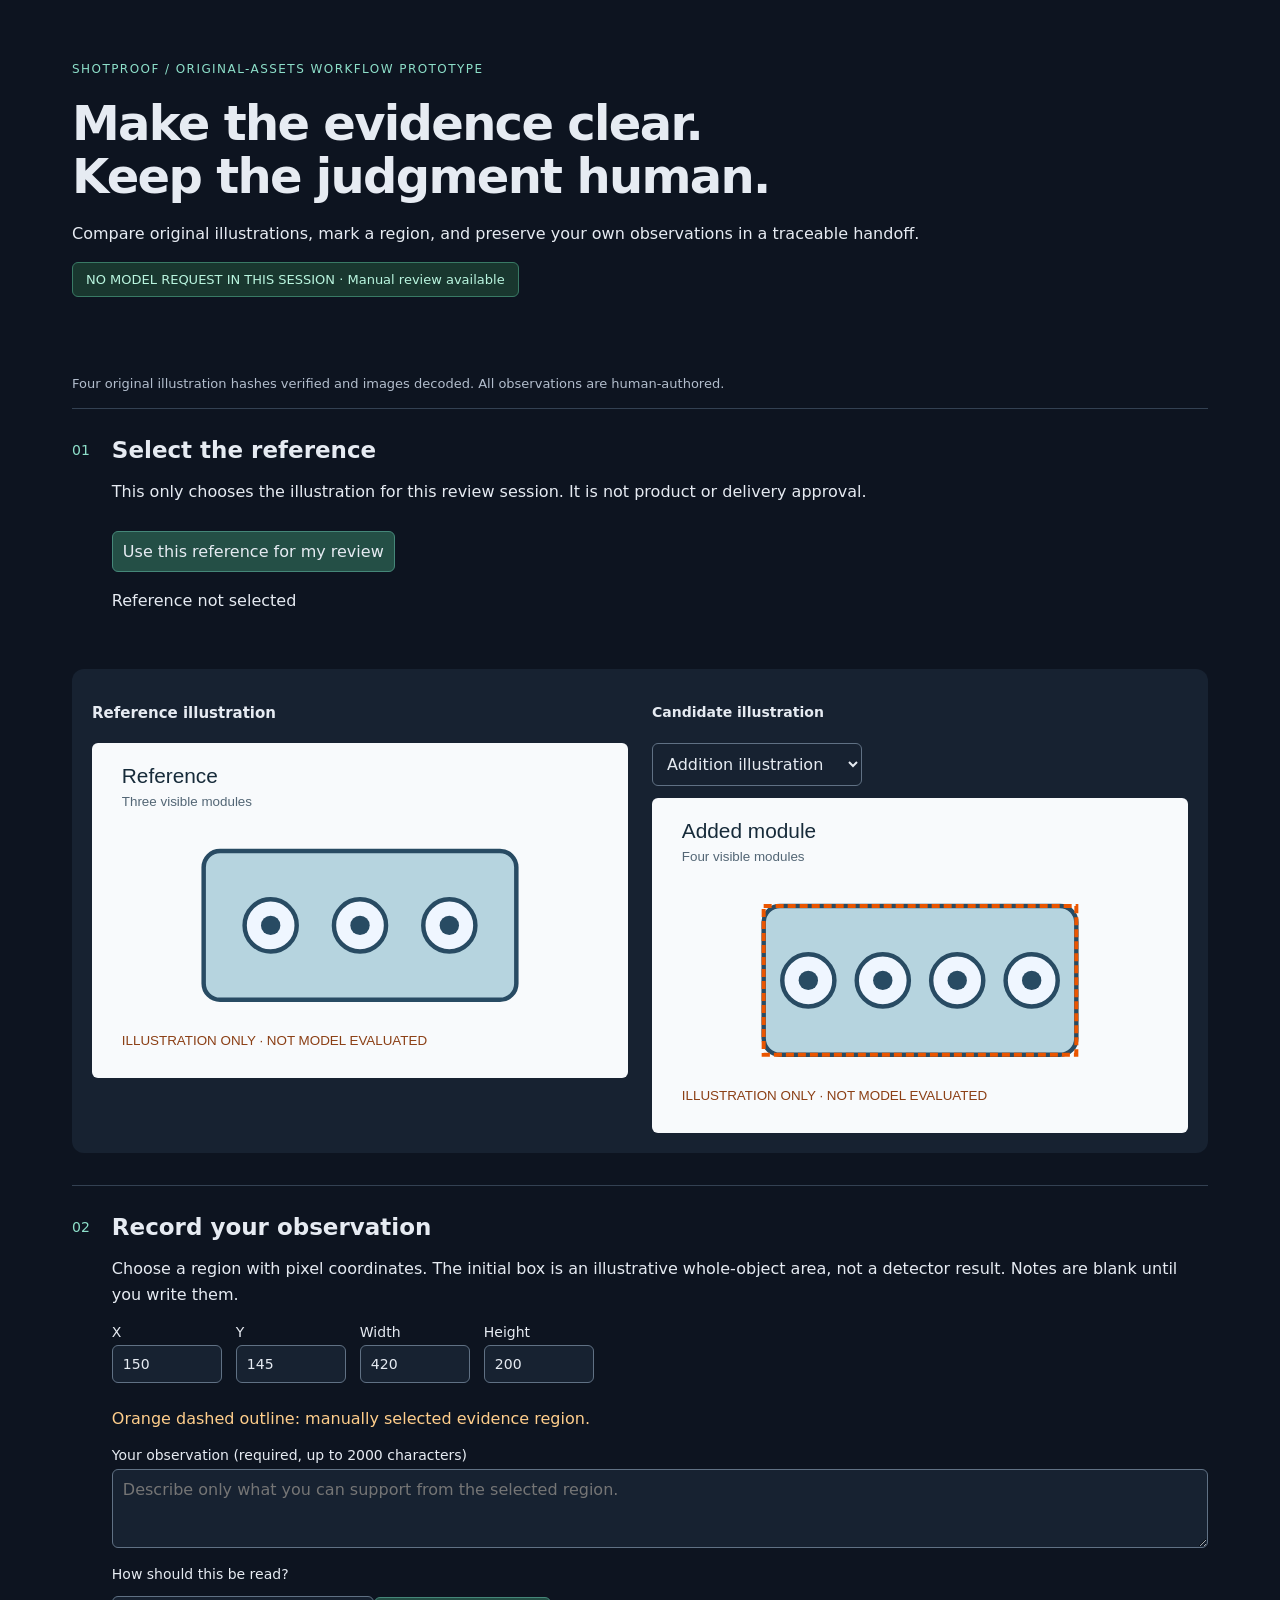
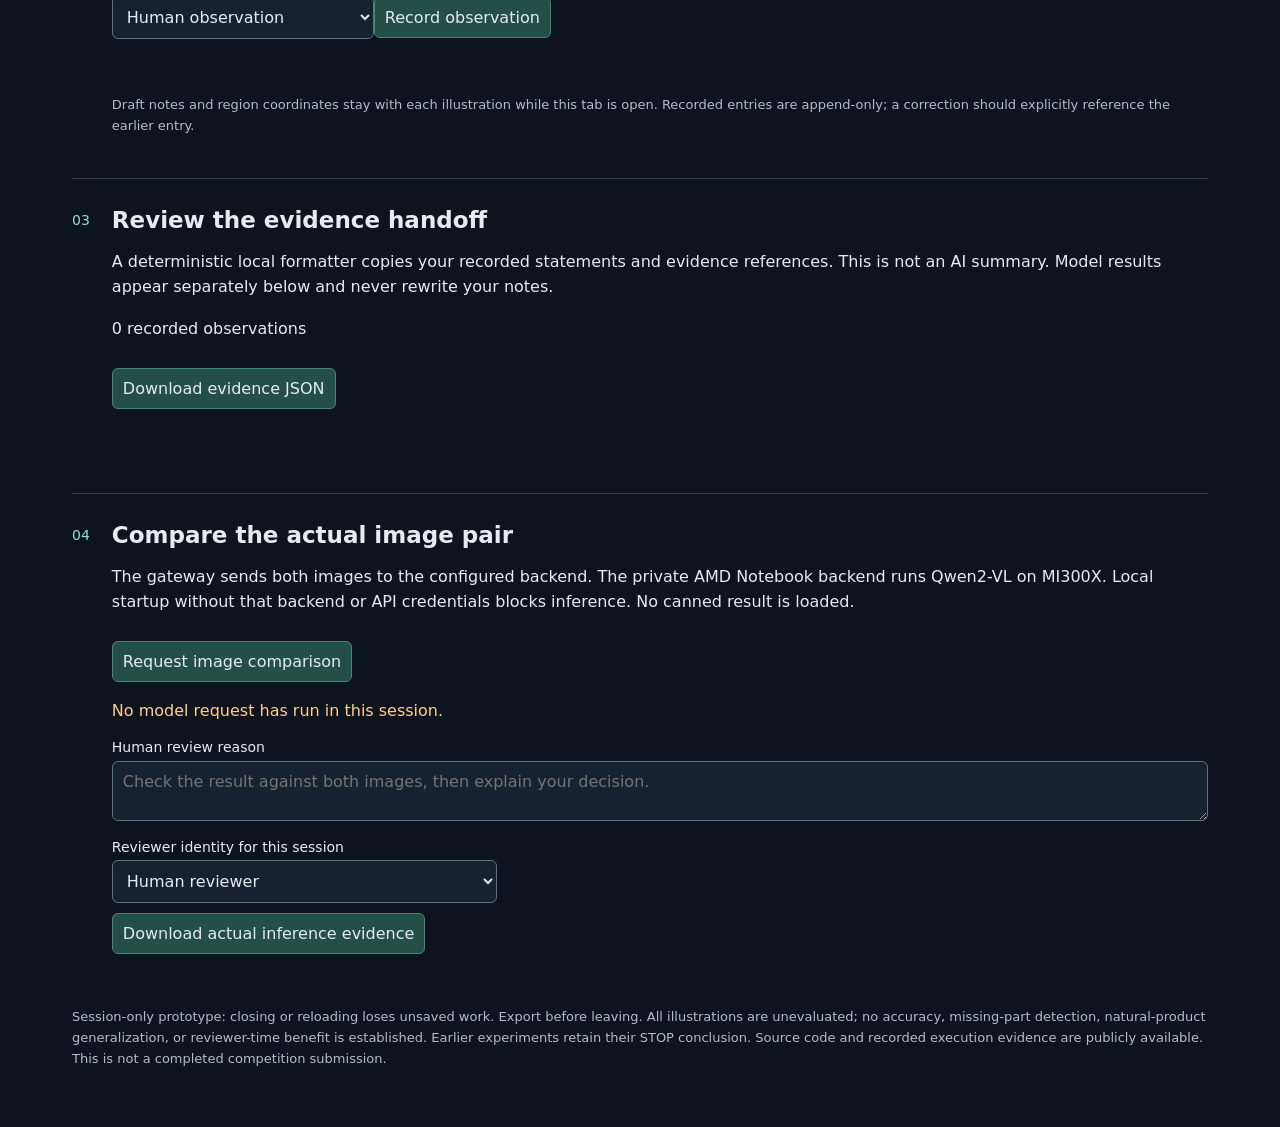
==== index.html @ 9a4b00d3 "Publish actual AMD paired-image demo and recorded evidence viewer" ====
<!doctype html><html lang="en"><head><meta charset="utf-8"><meta name="viewport" content="width=device-width,initial-scale=1"><title>ShotProof · Human evidence review</title><link rel="stylesheet" href="style.css"></head><body>
<header><p class="kicker">SHOTPROOF / ORIGINAL-ASSETS WORKFLOW PROTOTYPE</p><h1>Make the evidence clear.<br>Keep the judgment human.</h1><p>Compare original illustrations, mark a region, and preserve your own observations in a traceable handoff.</p><div class="badge">NO MODEL REQUEST IN THIS SESSION · Manual review available</div></header>
<main><p id="startup" role="status">Checking illustration integrity. Controls remain disabled until verification passes.</p><fieldset id="controls" disabled>
<section class="step"><span class="number">01</span><div><h2>Select the reference</h2><p>This only chooses the illustration for this review session. It is not product or delivery approval.</p><button id="approve">Use this reference for my review</button><p id="approval" role="status">Reference not selected</p></div></section>
<section class="comparison"><div><h3>Reference illustration</h3><img id="reference" alt="Original reference illustration; not model evaluated"></div><div><h3><label for="case">Candidate illustration</label></h3><select id="case"><option value="addition">Addition illustration</option><option value="occlusion">Occlusion illustration</option><option value="lighting">Lighting illustration</option></select><div class="image-wrap"><img id="candidate" alt="Selected original candidate illustration; not model evaluated"><svg id="overlay" viewBox="0 0 720 450" aria-label="Operator-selected region"><rect id="region" x="150" y="145" width="420" height="200"/></svg></div></div></section>
<section class="step"><span class="number">02</span><div class="full"><h2>Record your observation</h2><p>Choose a region with pixel coordinates. The initial box is an illustrative whole-object area, not a detector result. Notes are blank until you write them.</p><div class="coordinates"><label>X<input id="x" type="number" min="0" max="719" value="150"></label><label>Y<input id="y" type="number" min="0" max="449" value="145"></label><label>Width<input id="w" type="number" min="1" max="720" value="420"></label><label>Height<input id="h" type="number" min="1" max="450" value="200"></label></div><p id="region-status" role="status"></p><label for="note">Your observation (required, up to 2000 characters)</label><textarea id="note" rows="3" maxlength="2000" placeholder="Describe only what you can support from the selected region."></textarea><label for="status">How should this be read?</label><select id="status"><option value="observed">Human observation</option><option value="uncertain">Uncertain / needs follow-up</option></select><button id="record">Record observation</button><p id="feedback" role="status" aria-live="polite"></p><p class="muted">Draft notes and region coordinates stay with each illustration while this tab is open. Recorded entries are append-only; a correction should explicitly reference the earlier entry.</p></div></section>
<section class="step"><span class="number">03</span><div class="full"><h2>Review the evidence handoff</h2><p>A deterministic local formatter copies your recorded statements and evidence references. This is not an AI summary. Model results appear separately below and never rewrite your notes.</p><p id="count">0 recorded observations</p><div id="summary" aria-live="polite"></div><button id="export">Download evidence JSON</button><p id="export-status" role="status"></p></div></section>
</fieldset>
<section class="step"><span class="number">04</span><div class="full"><h2>Compare the actual image pair</h2><p>The gateway sends both images to the configured backend. The private AMD Notebook backend runs Qwen2-VL on MI300X. Local startup without that backend or API credentials blocks inference. No canned result is loaded.</p><button id="ai-compare">Request image comparison</button><p id="ai-status" role="status" aria-live="polite">No model request has run in this session.</p><label for="ai-review-note">Human review reason</label><textarea id="ai-review-note" maxlength="2000" placeholder="Check the result against both images, then explain your decision."></textarea><label for="review-author">Reviewer identity for this session</label><select id="review-author"><option value="human">Human reviewer</option><option value="agent_demo">Agent demonstration (no human approval)</option></select><div id="ai-results"></div><button id="ai-export">Download actual inference evidence</button></div></section><footer>Session-only prototype: closing or reloading loses unsaved work. Export before leaving. All illustrations are unevaluated; no accuracy, missing-part detection, natural-product generalization, or reviewer-time benefit is established. Earlier experiments retain their STOP conclusion. Source code and recorded execution evidence are publicly available. This is not a completed competition submission.</footer></main><script src="assets-data.js"></script><script src="core.js"></script><script src="app.js"></script><script src="inference.js"></script></body></html>
---- style.css ----
:root{font-family:Inter,system-ui,sans-serif;color:#e6ebf2;background:#0d1420}*{box-sizing:border-box}body{margin:0}header,main{max-width:1200px;margin:auto;padding:32px}header{padding-top:48px}h1{font-size:clamp(30px,4vw,48px);line-height:1.1;letter-spacing:-.035em;margin:18px 0}h2{font-size:23px;margin:0 0 10px}h3{font-size:15px}p,footer{line-height:1.6}.kicker{font-size:12px;letter-spacing:.12em;color:#8ddfc9}.badge{display:inline-block;background:#19372f;border:1px solid #397a65;border-radius:6px;padding:9px 13px;font-size:13px;color:#b9f5df}fieldset{border:0;padding:0;margin:0;min-width:0}fieldset:disabled{opacity:.5}.step{display:flex;gap:22px;padding:28px 0;border-top:1px solid #334152}.number{color:#8ddfc9;font-size:14px;padding-top:5px}.full{flex:1;min-width:0}.comparison{display:grid;grid-template-columns:1fr 1fr;gap:24px;padding:20px;background:#172231;border-radius:12px;margin:12px 0 32px}.comparison img{display:block;width:100%;border-radius:6px}.comparison select{margin-bottom:12px}.comparison h3{min-height:24px}.image-wrap{position:relative}.image-wrap svg{position:absolute;inset:0;width:100%;height:100%;pointer-events:none}.image-wrap rect{fill:none;stroke:#ea5500;stroke-width:4;stroke-dasharray:8 4;vector-effect:non-scaling-stroke}button,select,input,textarea{font:inherit;color:inherit;background:#172231;border:1px solid #607184;border-radius:6px;padding:10px}button{cursor:pointer;margin:10px 10px 0 0;background:#244f46;border-color:#458779}button:hover{background:#32695c}button:focus-visible,input:focus-visible,select:focus-visible,textarea:focus-visible{outline:3px solid #ffc978;outline-offset:3px}label{font-size:14px;display:block;margin-bottom:5px}.coordinates{display:flex;flex-wrap:wrap;gap:14px;margin-bottom:18px}.coordinates input{display:block;width:110px;margin-top:5px}textarea{display:block;width:100%;margin:6px 0 18px}#summary article{border-left:3px solid #8ddfc9;background:#172231;padding:12px 18px;margin-bottom:14px;overflow-wrap:anywhere}#summary p{white-space:pre-wrap}.muted,footer{color:#b2bdcc;font-size:13px}footer{margin:25px 0}#feedback,#region-status,#export-status{min-height:24px;color:#ffce8b}#startup{font-size:13px;color:#b2bdcc}@media(max-width:720px){header,main{padding:20px}.comparison{grid-template-columns:1fr;padding:12px}.step{gap:12px}.coordinates{gap:8px}.coordinates input{width:90px}button,select{max-width:100%}}

#ai-results article{border-left:3px solid #ffc978;background:#172231;padding:16px;margin:16px 0;overflow-wrap:anywhere}#ai-results p{white-space:pre-wrap}#ai-status{color:#ffce8b}
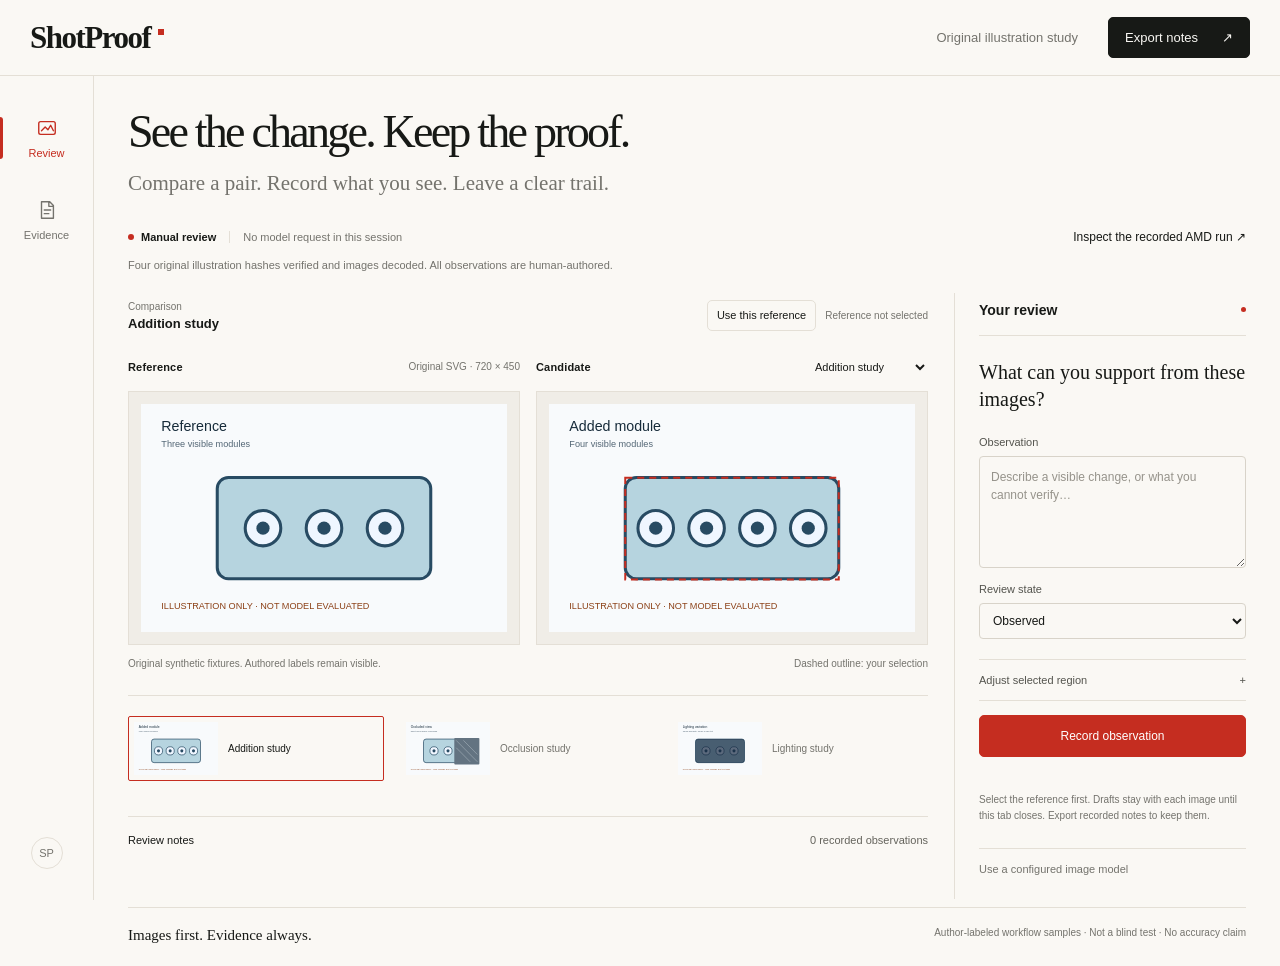
==== commit a589b4ab: "Redesign review workspace and publish reviewed third-round pitch" ====
--- a/index.html
+++ b/index.html
@@ -1,9 +1,32 @@
-<!doctype html><html lang="en"><head><meta charset="utf-8"><meta name="viewport" content="width=device-width,initial-scale=1"><title>ShotProof · Human evidence review</title><link rel="stylesheet" href="style.css"></head><body>
-<header><p class="kicker">SHOTPROOF / ORIGINAL-ASSETS WORKFLOW PROTOTYPE</p><h1>Make the evidence clear.<br>Keep the judgment human.</h1><p>Compare original illustrations, mark a region, and preserve your own observations in a traceable handoff.</p><div class="badge">NO MODEL REQUEST IN THIS SESSION · Manual review available</div></header>
-<main><p id="startup" role="status">Checking illustration integrity. Controls remain disabled until verification passes.</p><fieldset id="controls" disabled>
-<section class="step"><span class="number">01</span><div><h2>Select the reference</h2><p>This only chooses the illustration for this review session. It is not product or delivery approval.</p><button id="approve">Use this reference for my review</button><p id="approval" role="status">Reference not selected</p></div></section>
-<section class="comparison"><div><h3>Reference illustration</h3><img id="reference" alt="Original reference illustration; not model evaluated"></div><div><h3><label for="case">Candidate illustration</label></h3><select id="case"><option value="addition">Addition illustration</option><option value="occlusion">Occlusion illustration</option><option value="lighting">Lighting illustration</option></select><div class="image-wrap"><img id="candidate" alt="Selected original candidate illustration; not model evaluated"><svg id="overlay" viewBox="0 0 720 450" aria-label="Operator-selected region"><rect id="region" x="150" y="145" width="420" height="200"/></svg></div></div></section>
-<section class="step"><span class="number">02</span><div class="full"><h2>Record your observation</h2><p>Choose a region with pixel coordinates. The initial box is an illustrative whole-object area, not a detector result. Notes are blank until you write them.</p><div class="coordinates"><label>X<input id="x" type="number" min="0" max="719" value="150"></label><label>Y<input id="y" type="number" min="0" max="449" value="145"></label><label>Width<input id="w" type="number" min="1" max="720" value="420"></label><label>Height<input id="h" type="number" min="1" max="450" value="200"></label></div><p id="region-status" role="status"></p><label for="note">Your observation (required, up to 2000 characters)</label><textarea id="note" rows="3" maxlength="2000" placeholder="Describe only what you can support from the selected region."></textarea><label for="status">How should this be read?</label><select id="status"><option value="observed">Human observation</option><option value="uncertain">Uncertain / needs follow-up</option></select><button id="record">Record observation</button><p id="feedback" role="status" aria-live="polite"></p><p class="muted">Draft notes and region coordinates stay with each illustration while this tab is open. Recorded entries are append-only; a correction should explicitly reference the earlier entry.</p></div></section>
-<section class="step"><span class="number">03</span><div class="full"><h2>Review the evidence handoff</h2><p>A deterministic local formatter copies your recorded statements and evidence references. This is not an AI summary. Model results appear separately below and never rewrite your notes.</p><p id="count">0 recorded observations</p><div id="summary" aria-live="polite"></div><button id="export">Download evidence JSON</button><p id="export-status" role="status"></p></div></section>
-</fieldset>
-<section class="step"><span class="number">04</span><div class="full"><h2>Compare the actual image pair</h2><p>The gateway sends both images to the configured backend. The private AMD Notebook backend runs Qwen2-VL on MI300X. Local startup without that backend or API credentials blocks inference. No canned result is loaded.</p><button id="ai-compare">Request image comparison</button><p id="ai-status" role="status" aria-live="polite">No model request has run in this session.</p><label for="ai-review-note">Human review reason</label><textarea id="ai-review-note" maxlength="2000" placeholder="Check the result against both images, then explain your decision."></textarea><label for="review-author">Reviewer identity for this session</label><select id="review-author"><option value="human">Human reviewer</option><option value="agent_demo">Agent demonstration (no human approval)</option></select><div id="ai-results"></div><button id="ai-export">Download actual inference evidence</button></div></section><footer>Session-only prototype: closing or reloading loses unsaved work. Export before leaving. All illustrations are unevaluated; no accuracy, missing-part detection, natural-product generalization, or reviewer-time benefit is established. Earlier experiments retain their STOP conclusion. Source code and recorded execution evidence are publicly available. This is not a completed competition submission.</footer></main><script src="assets-data.js"></script><script src="core.js"></script><script src="app.js"></script><script src="inference.js"></script></body></html>
+<!doctype html>
+<html lang="en"><head><meta charset="utf-8"><meta name="viewport" content="width=device-width,initial-scale=1"><title>ShotProof · Image review</title><link rel="stylesheet" href="style.css"></head>
+<body class="studio manual-studio">
+<header class="topbar"><a class="wordmark" href="index.html">ShotProof<span class="proof-mark" aria-hidden="true"></span></a><span class="top-context">Original illustration study</span><button class="top-export" id="export">Export notes <span aria-hidden="true">↗</span></button></header>
+<nav class="rail" aria-label="Workspace"><a href="index.html" class="active" aria-current="page"><svg viewBox="0 0 24 24" aria-hidden="true"><rect x="3" y="5" width="18" height="14" rx="2"/><path d="m6 15 4-4 3 3 3-5 3 6"/></svg><span>Review</span></a><a href="docs/evidence.html"><svg viewBox="0 0 24 24" aria-hidden="true"><path d="M6 3h9l4 4v14H6zM14 3v5h5M9 12h7M9 16h5"/></svg><span>Evidence</span></a><span class="rail-bottom">SP</span></nav>
+<main class="studio-main">
+<div class="intro"><h1>See the change. Keep the proof.</h1><p>Compare a pair. Record what you see. Leave a clear trail.</p></div>
+<div class="mode-line"><span class="mode-pill"><span class="status-dot"></span>Manual review</span><span class="badge">No model request in this session</span><a href="docs/evidence.html">Inspect the recorded AMD run <span aria-hidden="true">↗</span></a></div>
+<p id="startup" class="integrity-line" role="status">Checking original illustration hashes…</p>
+<fieldset id="controls" class="workspace" disabled>
+<div class="visual-workspace">
+<div class="pair-toolbar"><div><span class="tiny-label">Comparison</span><span id="case-label">Addition study</span></div><div class="selection-tools"><button id="approve" class="quiet-button">Use this reference</button><span id="approval" role="status">Reference not selected</span></div></div>
+<div class="mobile-image-tabs" role="group" aria-label="Image view"><button type="button" data-image="reference" aria-pressed="false">Reference</button><button type="button" data-image="candidate" aria-pressed="true">Candidate</button></div><section class="image-pair" aria-label="Image comparison">
+<figure><figcaption><strong>Reference</strong><span>Original SVG · 720 × 450</span></figcaption><div class="image-surface"><img id="reference" alt="Original synthetic reference illustration"></div></figure>
+<figure><figcaption><strong>Candidate</strong><label class="sr-only" for="case">Candidate illustration</label><select id="case"><option value="addition">Addition study</option><option value="occlusion">Occlusion study</option><option value="lighting">Lighting study</option></select></figcaption><div class="image-surface image-wrap"><img id="candidate" alt="Selected original synthetic candidate illustration"><svg id="overlay" viewBox="0 0 720 450" aria-label="Manually selected evidence region"><rect id="region" x="150" y="145" width="420" height="200"/></svg></div></figure>
+</section>
+<div class="image-caption"><span>Original synthetic fixtures. Authored labels remain visible.</span><span>Dashed outline: your selection</span></div>
+<div class="case-strip" id="case-strip" aria-label="Choose an original candidate"></div>
+
+</div>
+<aside class="review-inspector" aria-labelledby="review-heading">
+<div class="inspector-heading"><h2 id="review-heading">Your review</h2><span class="small-dot" aria-hidden="true"></span></div>
+<p class="inspector-intro">What can you support from these images?</p>
+<label for="note">Observation</label><textarea id="note" rows="4" maxlength="2000" placeholder="Describe a visible change, or what you cannot verify…"></textarea>
+<label for="status">Review state</label><select id="status"><option value="observed">Observed</option><option value="uncertain">Uncertain / follow up</option></select>
+<details class="region-editor"><summary>Adjust selected region <span aria-hidden="true">+</span></summary><div class="coordinates"><label>X<input id="x" type="number" min="0" max="719" value="150"></label><label>Y<input id="y" type="number" min="0" max="449" value="145"></label><label>Width<input id="w" type="number" min="1" max="720" value="420"></label><label>Height<input id="h" type="number" min="1" max="450" value="200"></label></div><p id="region-status" role="status"></p></details>
+<button id="record" class="primary-button">Record observation</button><p id="feedback" class="feedback" role="status" aria-live="polite"></p>
+<p class="fine-print">Select the reference first. Drafts stay with each image until this tab closes. Export recorded notes to keep them.</p>
+<details class="live-tools"><summary>Use a configured image model</summary><p class="fine-print">The demonstrated AMD session has been stopped. A separately configured, authorized backend is required for a new request. Local review never substitutes a recorded result.</p><button id="ai-compare" class="secondary-button">Request image comparison</button><p id="ai-status" role="status" aria-live="polite">No model request has run in this session.</p><label for="ai-review-note">Reason for reviewing a model finding</label><textarea id="ai-review-note" maxlength="2000" placeholder="Explain your decision against both images."></textarea><label for="review-author">Reviewer identity</label><select id="review-author"><option value="human">Human reviewer</option><option value="agent_demo">Agent demonstration (no human approval)</option></select><div id="ai-results"></div><button id="ai-export" class="secondary-button">Export actual request records</button></details>
+</aside><div class="evidence-secondary"><details class="evidence-drawer"><summary><span>Review notes</span><span id="count">0 recorded observations</span></summary><div id="summary" aria-live="polite"></div><p id="export-status" role="status"></p><p class="fine-print">Notes are copied verbatim into JSON. They do not alter model output or approve a delivery.</p></details></div></fieldset>
+<footer class="studio-footer"><span>Images first. Evidence always.</span><span>Author-labeled workflow samples · Not a blind test · No accuracy claim</span></footer>
+</main><script src="assets-data.js"></script><script src="core.js"></script><script src="app.js"></script><script src="inference.js"></script><script src="workbench.js"></script><script src="studio-ui.js"></script></body></html>
--- a/style.css
+++ b/style.css
@@ -1,3 +1,20 @@
-:root{font-family:Inter,system-ui,sans-serif;color:#e6ebf2;background:#0d1420}*{box-sizing:border-box}body{margin:0}header,main{max-width:1200px;margin:auto;padding:32px}header{padding-top:48px}h1{font-size:clamp(30px,4vw,48px);line-height:1.1;letter-spacing:-.035em;margin:18px 0}h2{font-size:23px;margin:0 0 10px}h3{font-size:15px}p,footer{line-height:1.6}.kicker{font-size:12px;letter-spacing:.12em;color:#8ddfc9}.badge{display:inline-block;background:#19372f;border:1px solid #397a65;border-radius:6px;padding:9px 13px;font-size:13px;color:#b9f5df}fieldset{border:0;padding:0;margin:0;min-width:0}fieldset:disabled{opacity:.5}.step{display:flex;gap:22px;padding:28px 0;border-top:1px solid #334152}.number{color:#8ddfc9;font-size:14px;padding-top:5px}.full{flex:1;min-width:0}.comparison{display:grid;grid-template-columns:1fr 1fr;gap:24px;padding:20px;background:#172231;border-radius:12px;margin:12px 0 32px}.comparison img{display:block;width:100%;border-radius:6px}.comparison select{margin-bottom:12px}.comparison h3{min-height:24px}.image-wrap{position:relative}.image-wrap svg{position:absolute;inset:0;width:100%;height:100%;pointer-events:none}.image-wrap rect{fill:none;stroke:#ea5500;stroke-width:4;stroke-dasharray:8 4;vector-effect:non-scaling-stroke}button,select,input,textarea{font:inherit;color:inherit;background:#172231;border:1px solid #607184;border-radius:6px;padding:10px}button{cursor:pointer;margin:10px 10px 0 0;background:#244f46;border-color:#458779}button:hover{background:#32695c}button:focus-visible,input:focus-visible,select:focus-visible,textarea:focus-visible{outline:3px solid #ffc978;outline-offset:3px}label{font-size:14px;display:block;margin-bottom:5px}.coordinates{display:flex;flex-wrap:wrap;gap:14px;margin-bottom:18px}.coordinates input{display:block;width:110px;margin-top:5px}textarea{display:block;width:100%;margin:6px 0 18px}#summary article{border-left:3px solid #8ddfc9;background:#172231;padding:12px 18px;margin-bottom:14px;overflow-wrap:anywhere}#summary p{white-space:pre-wrap}.muted,footer{color:#b2bdcc;font-size:13px}footer{margin:25px 0}#feedback,#region-status,#export-status{min-height:24px;color:#ffce8b}#startup{font-size:13px;color:#b2bdcc}@media(max-width:720px){header,main{padding:20px}.comparison{grid-template-columns:1fr;padding:12px}.step{gap:12px}.coordinates{gap:8px}.coordinates input{width:90px}button,select{max-width:100%}}
+:root{font-family:-apple-system,BlinkMacSystemFont,"Segoe UI",sans-serif;color:#171916;background:#faf8f4;font-synthesis:none;--paper:#faf8f4;--ink:#171916;--red:#c52d20;--muted:#74736d;--line:#e4dfd6;--surface:#f0ede7;--serif:"Iowan Old Style","Baskerville",Georgia,serif}*{box-sizing:border-box}body{margin:0}button,input,textarea,select{font:inherit;color:inherit}button,a,input,textarea,select,summary{-webkit-tap-highlight-color:transparent}button{cursor:pointer}a{color:inherit;text-underline-offset:4px}button:disabled{cursor:default;opacity:.48}button:focus-visible,a:focus-visible,input:focus-visible,select:focus-visible,textarea:focus-visible,summary:focus-visible{outline:2px solid var(--red);outline-offset:4px}button{border:1px solid var(--line);border-radius:5px;background:transparent;padding:10px 15px;line-height:1.35}button:hover:not(:disabled){border-color:#aaa69e}p{line-height:1.5}img{max-width:100%}.sr-only{position:absolute;width:1px;height:1px;padding:0;margin:-1px;overflow:hidden;clip:rect(0,0,0,0);white-space:nowrap;border:0}.topbar{height:76px;border-bottom:1px solid var(--line);display:flex;align-items:center;gap:30px;padding:0 30px;position:relative;background:var(--paper);z-index:2}.wordmark{font-family:var(--serif);font-size:31px;letter-spacing:-1.5px;font-weight:700;text-decoration:none;display:flex;align-items:center;gap:8px}.proof-mark{width:6px;height:6px;background:var(--red);align-self:flex-start;margin-top:9px}.top-context{margin-left:auto;font-size:13px;color:var(--muted)}.top-export{background:var(--ink);color:var(--paper);border-color:var(--ink);font-size:13px;padding:11px 16px;text-decoration:none;display:inline-flex;gap:24px;align-items:center;border-radius:5px}.top-export:hover{background:#33352e}.rail{width:94px;position:absolute;top:76px;bottom:0;min-height:calc(100vh - 76px);border-right:1px solid var(--line);display:flex;align-items:center;flex-direction:column;padding:31px 0;gap:20px}.rail a{position:relative;width:100%;display:flex;align-items:center;gap:8px;flex-direction:column;color:var(--muted);font-size:11px;text-decoration:none;padding:10px 0}.rail a.active{color:var(--red)}.rail a.active:before{content:"";position:absolute;left:0;top:10px;bottom:10px;width:3px;background:var(--red);border-radius:0 3px 3px 0}.rail svg{width:22px;height:22px;fill:none;stroke:currentColor;stroke-width:1.5;stroke-linecap:round;stroke-linejoin:round}.rail-bottom{margin-top:auto;color:var(--muted);font-size:11px;border:1px solid var(--line);border-radius:50%;width:32px;height:32px;display:grid;place-items:center}.studio-main{margin-left:94px;padding:31px 34px 0;max-width:2000px}.intro h1{font-family:var(--serif);font-size:clamp(36px,3.6vw,65px);line-height:1.1;letter-spacing:-2.8px;font-weight:500;margin:0 0 10px}.intro>p{font-family:var(--serif);font-size:21px;color:var(--muted);margin:0}.mode-line{display:flex;align-items:center;gap:13px;flex-wrap:wrap;margin:26px 0 0;font-size:11px;min-height:23px}.mode-line>a{margin-left:auto;font-size:12px;text-decoration:none}.mode-line>a:hover{text-decoration:underline}.mode-pill{display:inline-flex;gap:7px;align-items:center;font-weight:600}.status-dot{display:inline-block;width:6px;height:6px;border-radius:50%;background:var(--red)}.badge{font-size:11px;color:var(--muted);border-left:1px solid var(--line);padding-left:13px}.integrity-line{color:var(--muted);font-size:11px;margin:10px 0 19px;line-height:1.4}.workspace{border:0;padding:0;margin:0;display:grid;grid-template-columns:minmax(0,1fr) 292px;gap:26px;min-width:0}.workspace:disabled{opacity:.5}.visual-workspace{min-width:0}.pair-toolbar{display:flex;justify-content:space-between;align-items:center;gap:12px;min-height:46px;margin-bottom:11px}.pair-toolbar>div:first-child{display:flex;flex-direction:column;gap:4px}.tiny-label{font-size:10px;color:var(--muted)}#case-label{font-size:13px;font-weight:600}.selection-tools{display:flex;gap:9px;align-items:center}.quiet-button{font-size:11px;padding:7px 9px}.selection-tools>span{font-size:10px;color:var(--muted);max-width:130px}.image-pair{display:grid;grid-template-columns:minmax(0,1fr) minmax(0,1fr);gap:16px}.image-pair figure{margin:0;min-width:0}.image-pair figcaption{display:flex;align-items:center;justify-content:space-between;gap:8px;height:34px;margin-bottom:7px;font-size:11px}.image-pair figcaption strong{font-size:11px;font-weight:650;letter-spacing:.015em}.image-pair figcaption>span{color:var(--muted);font-size:10px}.image-pair figcaption select{font-size:11px;background:transparent;max-width:63%;padding:5px 19px 5px 6px;min-width:0;margin:0;border:0}.image-surface{background:var(--surface);border:1px solid var(--line);padding:14px;min-width:0;display:grid;place-items:center;aspect-ratio:1.28}.image-surface img{display:block;width:100%;height:auto}.image-wrap{position:relative}.image-wrap svg{position:absolute;inset:14px;width:calc(100% - 28px);height:calc(100% - 28px);pointer-events:none}.image-wrap rect{fill:none;stroke:var(--red);stroke-width:2;stroke-dasharray:7 5;vector-effect:non-scaling-stroke}.image-caption{display:flex;justify-content:space-between;gap:15px;font-size:10px;color:var(--muted);margin:12px 0 24px;line-height:1.4}.case-strip{display:flex;gap:16px;padding:20px 0;border-top:1px solid var(--line)}.case-thumb{display:flex;align-items:center;gap:10px;border:1px solid transparent;padding:5px;background:transparent;border-radius:2px;text-align:left;min-width:0;font-size:10px;color:var(--muted);flex:1}.case-thumb img{width:84px;aspect-ratio:1.6;object-fit:contain;background:#f4f7fa}.case-thumb[aria-pressed=true]{border-color:var(--red);color:var(--ink)}.review-inspector{border-left:1px solid var(--line);padding:9px 0 0 24px;min-width:0}.inspector-heading{display:flex;justify-content:space-between;align-items:center;padding-bottom:17px;border-bottom:1px solid var(--line)}.inspector-heading h2{font-size:14px;font-weight:600;margin:0}.small-dot{width:5px;height:5px;background:var(--red);border-radius:50%}.inspector-intro{font-family:var(--serif);font-size:20px;line-height:1.35;margin:23px 0 23px}.review-inspector label{font-size:11px;display:block;margin:15px 0 8px;color:#54544e}.review-inspector textarea,.review-inspector select,.review-inspector input{background:transparent;border:1px solid #d8d3c9;border-radius:4px;display:block;width:100%;font-size:12px;padding:11px;line-height:1.5}.review-inspector textarea{resize:vertical;min-height:112px}.review-inspector textarea::placeholder{color:#96938b}.review-inspector select{padding:9px}.primary-button{background:var(--red);border:1px solid var(--red);color:white;width:100%;margin:14px 0 0;padding:12px;font-size:12px}.primary-button:hover:not(:disabled){background:#a82217;border-color:#a82217}.secondary-button{font-size:11px;width:100%}.region-editor{margin-top:20px;font-size:11px;border-top:1px solid var(--line);border-bottom:1px solid var(--line)}summary{cursor:pointer;list-style:none}summary::-webkit-details-marker{display:none}.region-editor>summary{padding:14px 0;display:flex;justify-content:space-between;color:#54544e}.coordinates{display:grid;grid-template-columns:1fr 1fr;gap:8px}.coordinates label{margin:4px 0}.coordinates input{margin-top:6px;min-width:0}.feedback{font-size:11px;color:var(--red);line-height:1.5;min-height:16px;margin:9px 0}.fine-print{font-size:10px;line-height:1.6;color:var(--muted)}#region-status,#ai-status{font-size:10px;line-height:1.5}.live-tools{margin:24px 0;font-size:11px;border-top:1px solid var(--line);padding-top:14px}.live-tools summary{color:var(--muted)}.live-tools[open] summary{margin-bottom:13px;color:var(--ink)}#ai-results article{padding:14px 0;border-top:1px solid var(--line);overflow-wrap:anywhere;font-size:11px}#ai-results p{white-space:pre-wrap}#ai-results button{font-size:10px;margin:4px;padding:7px}.evidence-drawer{font-size:11px;border-top:1px solid var(--line);margin:0 0 20px}.evidence-drawer>summary{padding:17px 0;display:flex;justify-content:space-between;color:#65645d}.evidence-drawer>summary>span:first-child{color:var(--ink)}#summary article{border-top:1px solid var(--line);padding:16px 0;overflow-wrap:anywhere}#summary p{white-space:pre-wrap}#summary article p:last-child{font-size:10px;color:var(--muted)}.studio-footer{display:flex;justify-content:space-between;gap:20px;font-size:10px;color:var(--muted);padding:19px 0 22px;border-top:1px solid var(--line);margin-top:15px}.studio-footer>span:first-child{font-family:var(--serif);font-size:15px;color:var(--ink)}
+/* Recorded evidence uses the same canvas, but never a live-model action. */
+.recorded-notice{font-size:11px;color:var(--muted)}.recorded-inspector .inspector-intro{margin-bottom:15px}.finding-category{font-size:11px;color:var(--red);display:block;margin:25px 0 10px}.finding-observation{font-family:var(--serif);font-size:23px;line-height:1.35;margin:0 0 17px}.recorded-meta{font-size:11px;color:var(--muted);line-height:1.65}.model-limit{font-size:10px;line-height:1.55;color:var(--muted);border-left:2px solid var(--line);padding-left:12px;margin:18px 0}.recorded-annotation{border-top:1px solid var(--line);padding-top:17px;margin-top:21px;font-size:11px;line-height:1.55}.recorded-annotation strong{font-size:11px;font-weight:600;display:block;margin-bottom:9px}.recorded-annotation p{color:var(--muted);margin:0}.record-data{font-size:11px}.record-data>summary{padding:15px 0;border-top:1px solid var(--line);color:var(--muted)}.record-data pre{white-space:pre-wrap;overflow-wrap:anywhere;font:11px/1.7 ui-monospace,SFMono-Regular,monospace;background:var(--surface);padding:16px;border:1px solid var(--line);max-height:360px;overflow:auto}.record-data dl{display:grid;grid-template-columns:120px minmax(0,1fr);gap:8px}.record-data dt{color:var(--muted)}.record-data dd{margin:0;overflow-wrap:anywhere}.receipt-tools{display:flex;align-items:center;gap:15px;border-top:1px solid var(--line);padding:16px 0;flex-wrap:wrap;font-size:11px}.file-label{display:inline-flex;align-items:center;gap:10px;cursor:pointer}.file-label input{font-size:10px;max-width:220px}.receipt-error{color:var(--red)}.recorded-media{margin-top:20px;border-top:1px solid var(--line);padding-top:17px;font-size:11px}.recorded-media summary{display:flex;justify-content:space-between}.recorded-media video{width:100%;display:block;max-height:450px;margin-top:20px;background:var(--surface)}.recorded-media p{display:flex;gap:20px;flex-wrap:wrap}.recorded-studio .case-strip{margin-top:16px}.recorded-studio .case-thumb img{width:102px}.recorded-studio .case-thumb>span{display:flex;gap:5px;flex-direction:column}.recorded-studio .case-thumb>span>small{font-size:9px;color:var(--muted)}.recorded-studio .image-surface{aspect-ratio:1.15}.recorded-studio .pair-toolbar{margin-bottom:12px}.recorded-studio #verify{margin-bottom:18px}
+@media(min-width:1700px){.workspace{grid-template-columns:minmax(0,1fr) 330px;gap:30px}.studio-main{padding:42px 42px 0}.image-surface{aspect-ratio:1.12}.review-inspector{padding-left:30px}.case-thumb img{width:110px}.inspector-intro{font-size:23px}.review-inspector label{font-size:12px}.review-inspector textarea{min-height:140px}.review-inspector input,.review-inspector select,.review-inspector textarea{font-size:13px}.primary-button{font-size:13px}.fine-print{font-size:11px}}
+@media(max-width:1100px){.rail{width:74px}.studio-main{margin-left:74px;padding:28px 24px 0}.workspace{grid-template-columns:minmax(0,1fr) 250px;gap:20px}.review-inspector{padding-left:18px}.intro h1{font-size:43px}.intro>p{font-size:19px}.image-pair{gap:10px}.image-surface{padding:8px;aspect-ratio:1.05}.image-wrap svg{inset:8px;width:calc(100% - 16px);height:calc(100% - 16px)}.case-thumb{flex-direction:column;gap:5px}.image-caption{font-size:9px}.selection-tools>span{display:none}.image-pair figcaption>span{font-size:9px}.recorded-studio .image-surface{aspect-ratio:1.05}}
+@media(max-width:800px){.topbar{height:64px;padding:0 20px;gap:18px}.wordmark{font-size:27px}.top-context{font-size:11px}.top-export{font-size:11px;padding:9px 12px;gap:12px}.rail{width:64px;top:64px;min-height:calc(100vh - 64px)}.studio-main{margin-left:64px;padding:24px 20px 0}.intro h1{font-size:39px;letter-spacing:-1.6px}.intro>p{font-size:18px}.workspace{grid-template-columns:minmax(0,1fr);gap:22px}.review-inspector{border-left:0;border-top:1px solid var(--line);padding:22px 0 0}.review-inspector textarea{min-height:100px}.review-inspector .inspector-intro{margin:18px 0}.image-surface,.recorded-studio .image-surface{aspect-ratio:1.28}.mode-line>a{margin-left:0;width:100%;margin-top:3px}.image-caption{margin-bottom:18px}.case-thumb{flex-direction:row;gap:8px}.case-thumb img,.recorded-studio .case-thumb img{width:78px}.studio-footer{flex-direction:column;gap:8px}.selection-tools>span{display:block}.image-pair figcaption>span{font-size:9px}.review-inspector select{max-width:100%}}
+@media(max-width:520px){.topbar{gap:10px;padding:0 15px}.wordmark{font-size:25px}.top-context{display:none}.top-export{margin-left:auto}.rail{display:none}.studio-main{margin-left:0;padding:24px 16px 0}.intro h1{font-size:39px;letter-spacing:-1.7px;max-width:340px}.intro>p{font-size:18px;max-width:290px}.mode-line{font-size:10px;margin-top:21px;gap:9px}.badge{font-size:10px;padding-left:9px}.mode-line>a{font-size:11px}.integrity-line{font-size:10px;line-height:1.5;margin-bottom:14px}.pair-toolbar{align-items:flex-start;margin-bottom:11px}.tiny-label{font-size:9px}.selection-tools{align-items:flex-end;flex-direction:column;gap:5px}.selection-tools>span{font-size:9px;max-width:160px;text-align:right}.quiet-button{font-size:10px;padding:6px 8px}.image-pair{gap:8px}.image-pair figcaption{font-size:10px;gap:3px;flex-wrap:wrap;align-content:flex-start;height:40px}.image-pair figcaption strong{font-size:10px;width:100%}.image-pair figcaption>span{font-size:8px}.image-pair figcaption select{max-width:100%;padding:0;font-size:9px}.image-surface,.recorded-studio .image-surface{padding:5px;aspect-ratio:1}.image-wrap svg{inset:5px;width:calc(100% - 10px);height:calc(100% - 10px)}.image-caption{font-size:9px;gap:15px}.image-caption>span{max-width:55%}.case-strip{gap:8px;padding:15px 0}.case-thumb{flex-direction:column;gap:6px;text-align:center;padding:6px 3px;font-size:9px}.case-thumb img,.recorded-studio .case-thumb img{width:83px;max-width:100%}.recorded-studio .case-thumb>span>small{font-size:8px}.recorded-studio .case-strip{margin-top:0}.recorded-studio .pair-toolbar{font-size:10px}.recorded-meta{font-size:10px}.record-data dl{grid-template-columns:90px minmax(0,1fr)}.recorded-media p{gap:12px}.file-label{flex-wrap:wrap}.file-label input{width:100%;max-width:100%}.recorded-inspector .finding-observation{font-size:23px}.studio-footer{font-size:9px}.studio-footer>span:first-child{font-size:14px}}
+@media(prefers-reduced-motion:reduce){*{scroll-behavior:auto!important}}
+/* Pass 2: image-sized canvas, earlier mobile review and complete navigation. */
+[hidden]{display:none!important}.mobile-image-tabs{display:none}.workspace{grid-template-areas:"visual inspector" "secondary inspector";row-gap:0}.visual-workspace{grid-area:visual}.review-inspector{grid-area:inspector}.evidence-secondary{grid-area:secondary;min-width:0}.image-surface,.recorded-studio .image-surface{aspect-ratio:auto;padding:12px}.image-wrap svg{inset:12px;width:calc(100% - 24px);height:calc(100% - 24px)}.recorded-media{margin-bottom:22px}.receipt-tools{margin-top:12px;clear:both}.studio-footer{margin-top:8px}.recorded-notice{max-width:1100px;line-height:1.6}.finding-observation{overflow-wrap:anywhere}
+@media(max-width:1100px){.image-surface,.recorded-studio .image-surface{padding:8px;aspect-ratio:auto}.image-wrap svg{inset:8px;width:calc(100% - 16px);height:calc(100% - 16px)}}
+@media(max-width:800px){.workspace{grid-template-areas:"visual" "inspector" "secondary";row-gap:0}.review-inspector{margin:0 0 24px;padding:20px 0 0}.evidence-secondary{padding-top:0}.case-strip{margin-bottom:12px}.image-pair{margin-top:0}}
+@media(max-width:520px){.rail{display:flex;position:static;width:100%;min-height:0;height:39px;padding:0 16px;gap:25px;flex-direction:row;border-right:0;border-bottom:1px solid var(--line)}.rail a{width:auto;flex-direction:row;padding:0;height:100%;font-size:11px}.rail svg{width:15px;height:15px}.rail a.active:before{left:0;right:0;bottom:0;top:auto;height:2px;width:auto;border-radius:0}.rail-bottom{display:none}.studio-main{padding-top:21px}.intro h1{font-size:38px;max-width:350px}.intro>p{font-size:18px}.mobile-image-tabs{display:flex;gap:0;border-bottom:1px solid var(--line);margin:5px 0 12px}.mobile-image-tabs button{font-size:11px;padding:10px 18px;border:0;border-radius:0;border-bottom:2px solid transparent;color:var(--muted)}.mobile-image-tabs button[aria-pressed=true]{border-bottom-color:var(--red);color:var(--red)}.image-pair{grid-template-columns:minmax(0,1fr)}.candidate-active .image-pair figure:first-child,.reference-active .image-pair figure:last-child{display:none}.image-pair figcaption{height:auto;flex-wrap:nowrap;margin-bottom:8px}.image-pair figcaption strong{width:auto;font-size:11px}.image-pair figcaption>span{font-size:9px}.image-pair figcaption select{font-size:10px;max-width:65%;width:auto}.image-surface,.recorded-studio .image-surface{padding:8px;aspect-ratio:auto}.image-wrap svg{inset:8px;width:calc(100% - 16px);height:calc(100% - 16px)}.pair-toolbar{min-height:42px;margin-bottom:0}.image-caption{margin:10px 0 17px}.review-inspector{margin-bottom:24px}.case-strip{padding:13px 0}.inspector-heading{padding-bottom:14px}.recorded-annotation{margin-top:17px}.receipt-tools{gap:10px}.recorded-media{margin-top:6px}.recorded-media summary{gap:18px;line-height:1.5}.recorded-media summary>span:last-child{font-size:9px;text-align:right}.recorded-notice{font-size:10px}}
 
-#ai-results article{border-left:3px solid #ffc978;background:#172231;padding:16px;margin:16px 0;overflow-wrap:anywhere}#ai-results p{white-space:pre-wrap}#ai-status{color:#ffce8b}
+.top-export[aria-disabled="true"]{opacity:.45;pointer-events:none}
+
+/* Third review: compact evidence masthead and one coherent file control. */
+.recorded-studio .studio-main{padding-top:20px}.recorded-studio .intro{display:flex;align-items:baseline;justify-content:space-between;gap:24px}.recorded-studio .intro h1{font-size:clamp(34px,2.7vw,47px);letter-spacing:-1.8px;margin-bottom:0}.recorded-studio .intro>p{font-size:17px;white-space:nowrap}.recorded-studio .mode-line{margin-top:16px}.recorded-studio .integrity-line{margin:7px 0 11px}.recorded-studio .pair-toolbar{min-height:36px;margin-bottom:5px}.recorded-studio .case-strip{margin-top:9px;padding:14px 0}.file-picker{position:relative;display:inline-flex;align-items:center;border:1px solid #d8d3c9;border-radius:5px;padding:9px 13px;cursor:pointer;font-size:11px;line-height:1.35;flex:none}.file-picker:hover{border-color:#aaa69e}.file-picker:focus-within{outline:2px solid var(--red);outline-offset:4px}.file-picker input{position:absolute;inset:0;width:100%;height:100%;opacity:0;cursor:pointer;margin:0}.file-name{color:var(--muted);font-size:10px;overflow-wrap:anywhere;max-width:260px}.receipt-tools .quiet-button{margin-left:auto;padding:9px 13px}.recorded-notice{font-size:11px}
+@media(max-width:1250px){.recorded-studio .intro{display:block}.recorded-studio .intro h1{font-size:39px;margin-bottom:5px}.recorded-studio .intro>p{font-size:17px;white-space:normal}}
+@media(max-width:520px){.recorded-studio .studio-main{padding-top:18px}.recorded-studio .intro h1{font-size:32px;letter-spacing:-1.2px;max-width:350px}.recorded-studio .intro>p{font-size:16px;max-width:350px}.recorded-studio .mode-line{margin-top:15px}.recorded-studio .integrity-line{margin-bottom:8px}.recorded-studio .pair-toolbar{min-height:35px}.file-picker{font-size:11px}.receipt-tools .quiet-button{margin-left:0}.file-name{max-width:195px}.recorded-notice{font-size:10px}}
